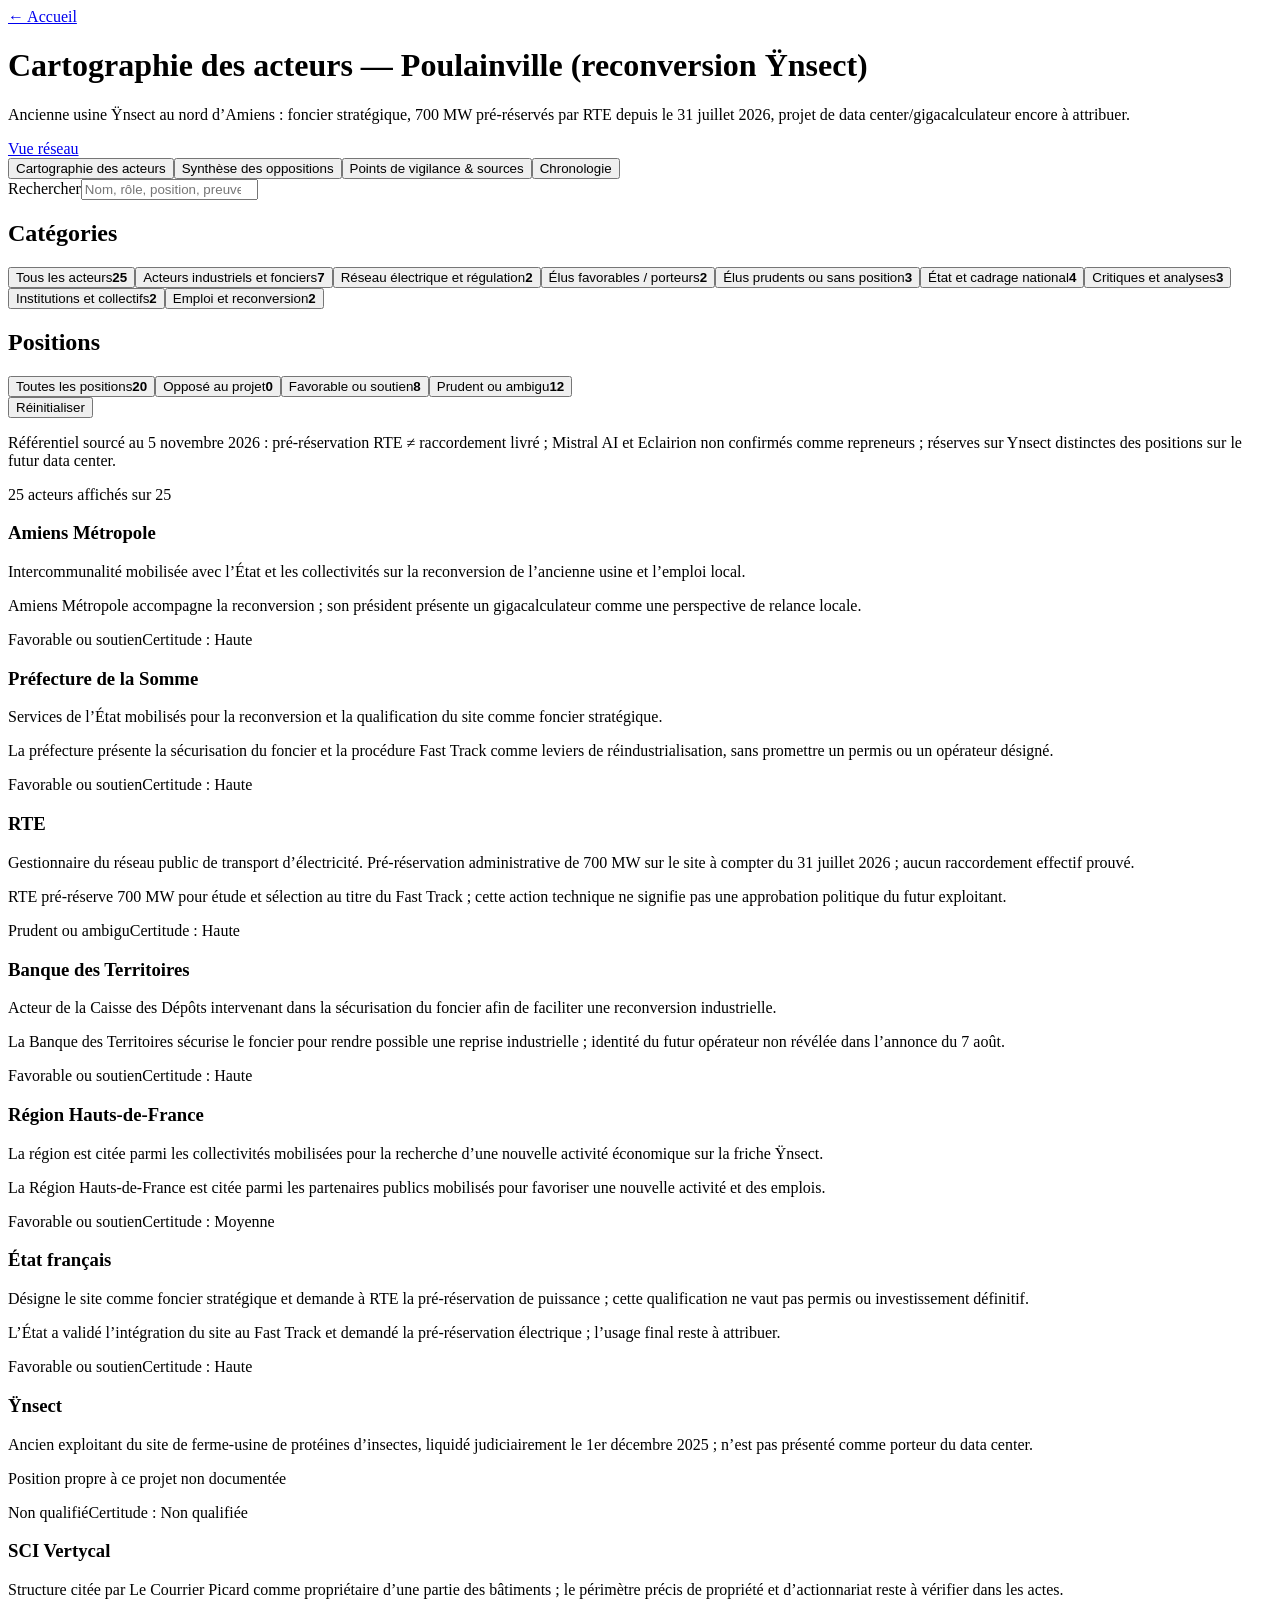
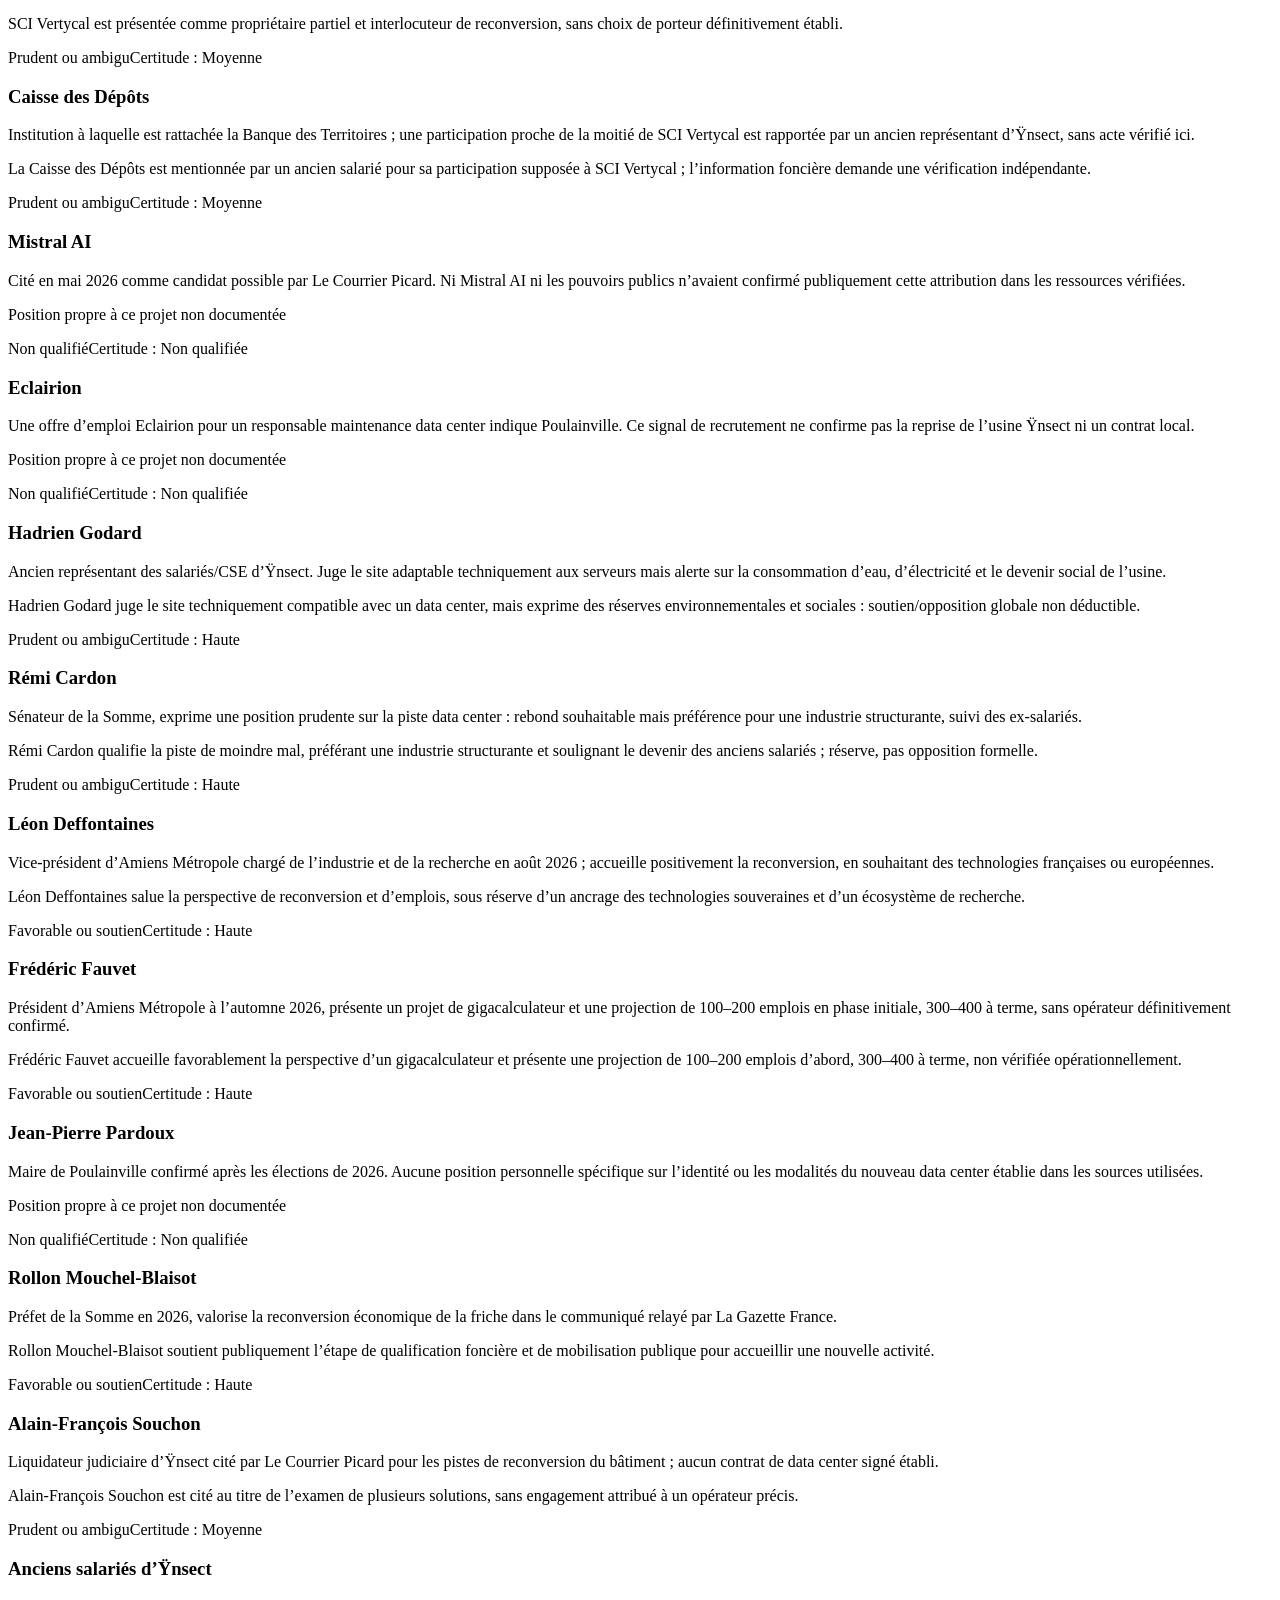
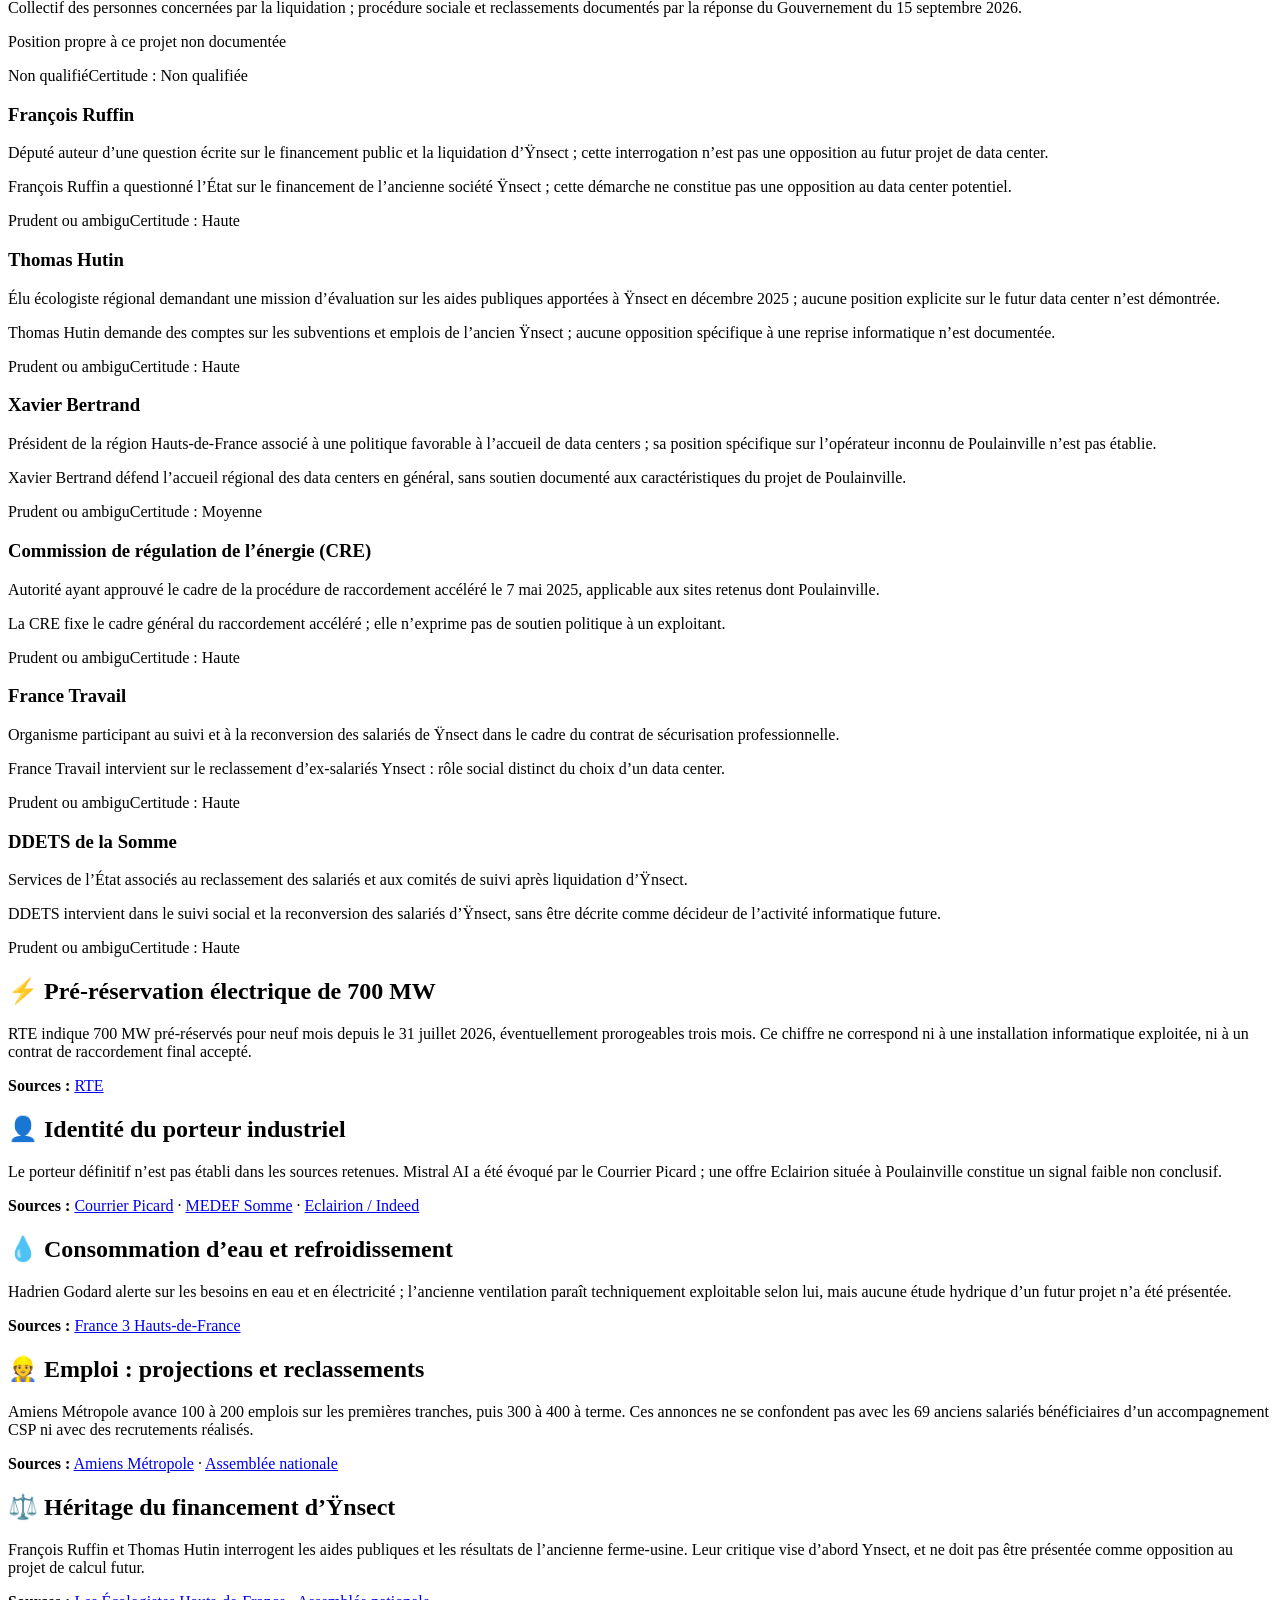
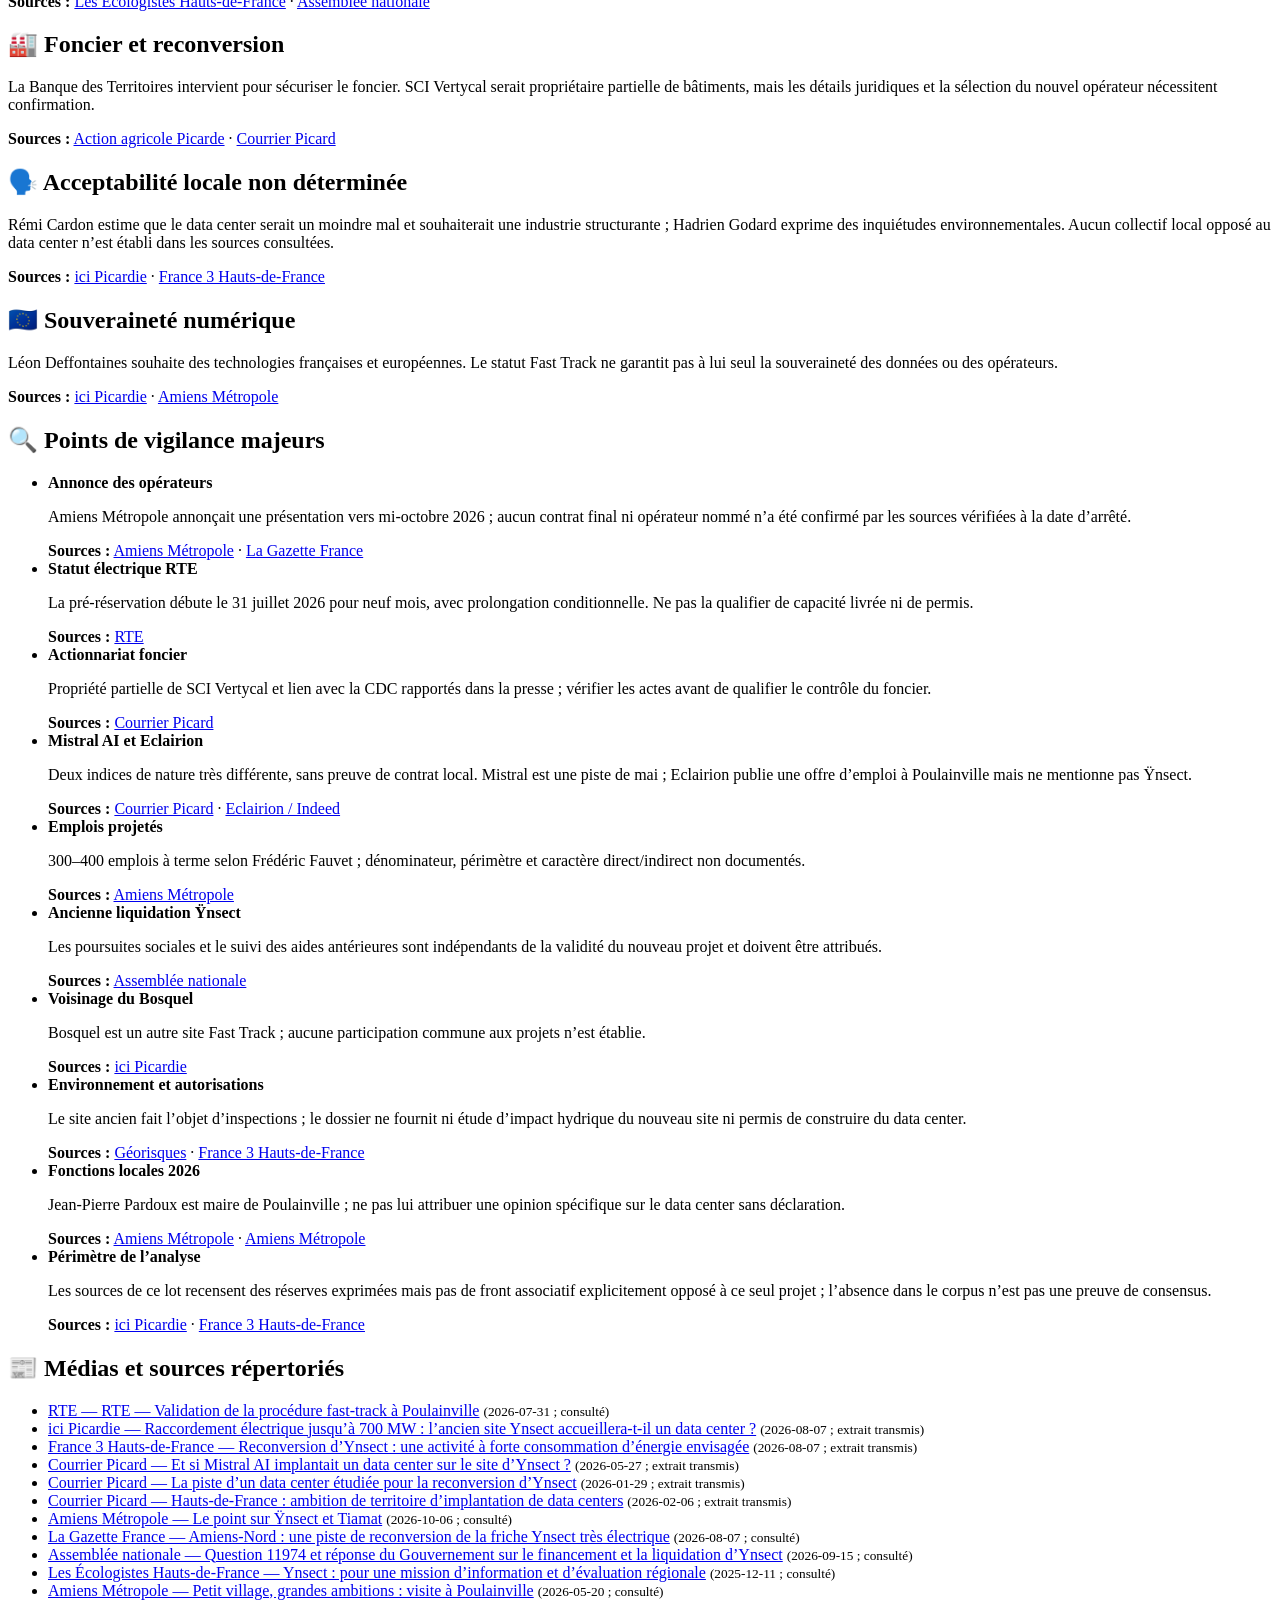
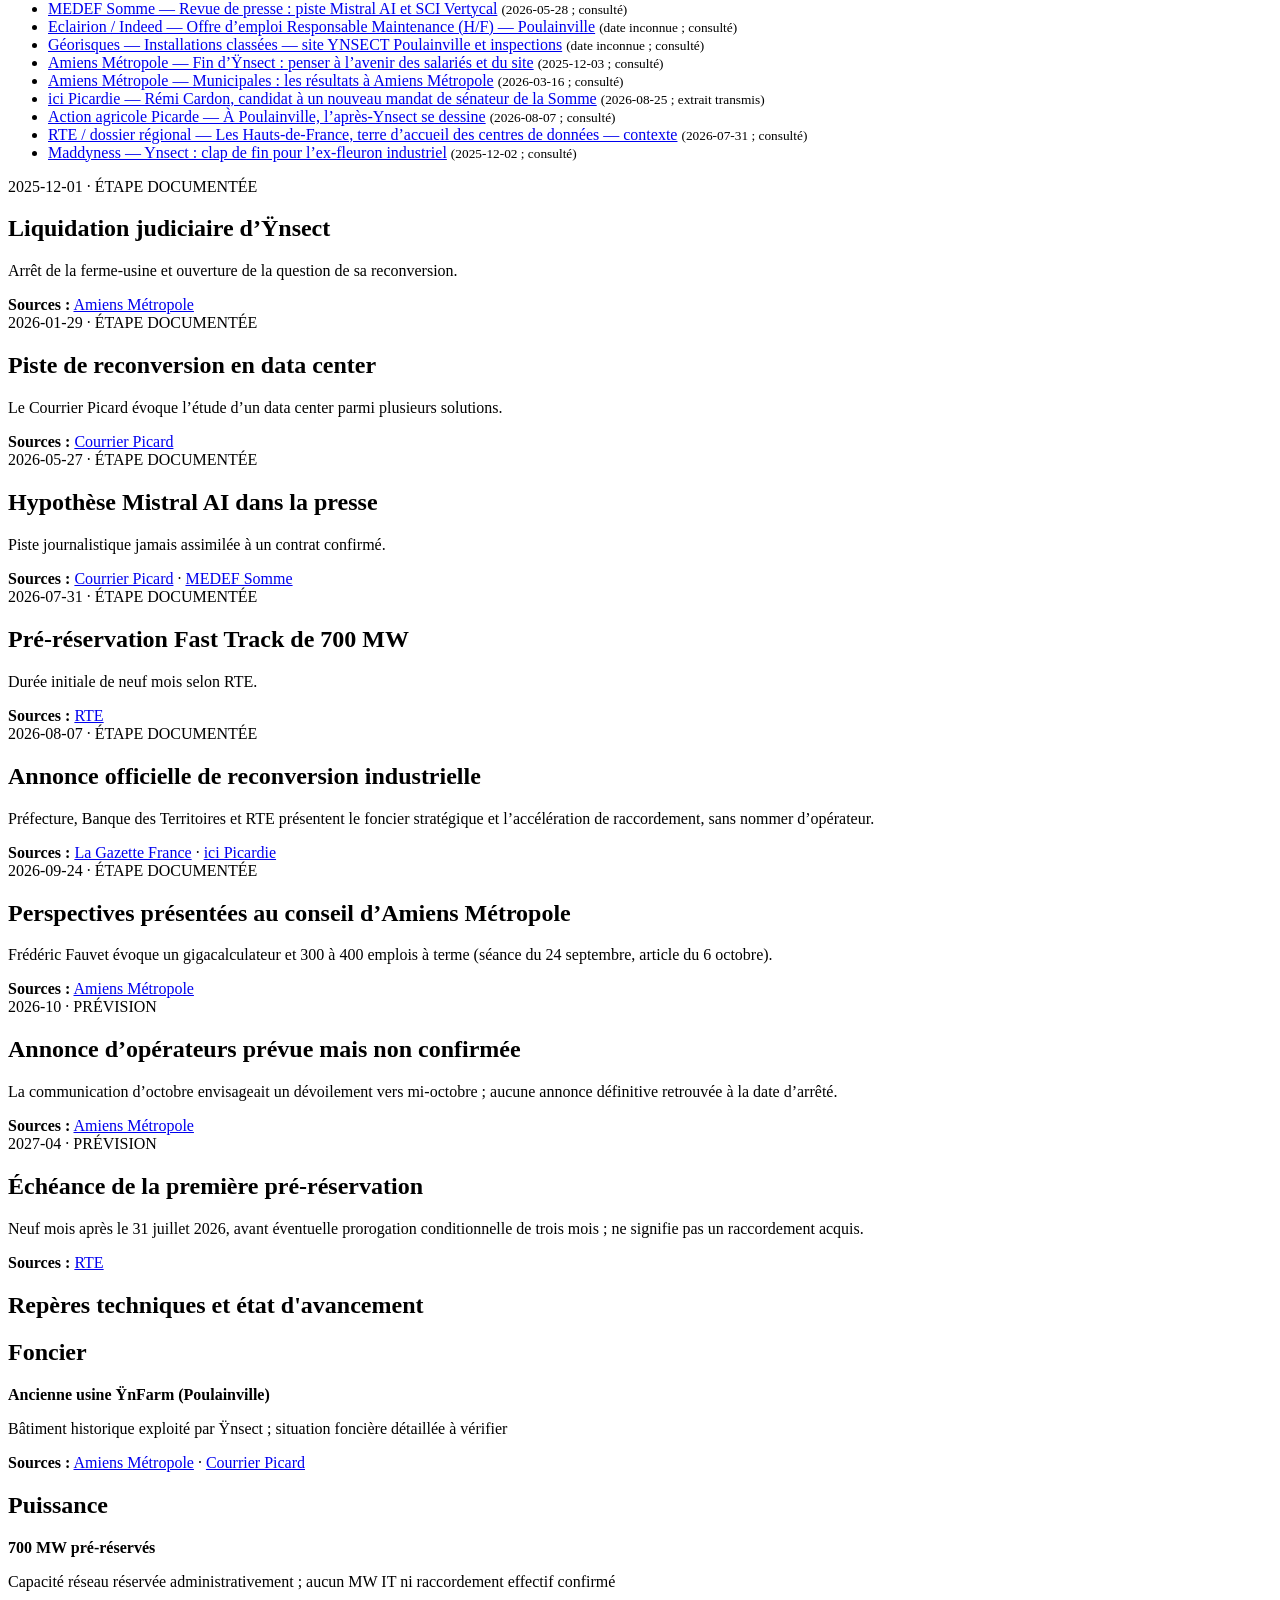
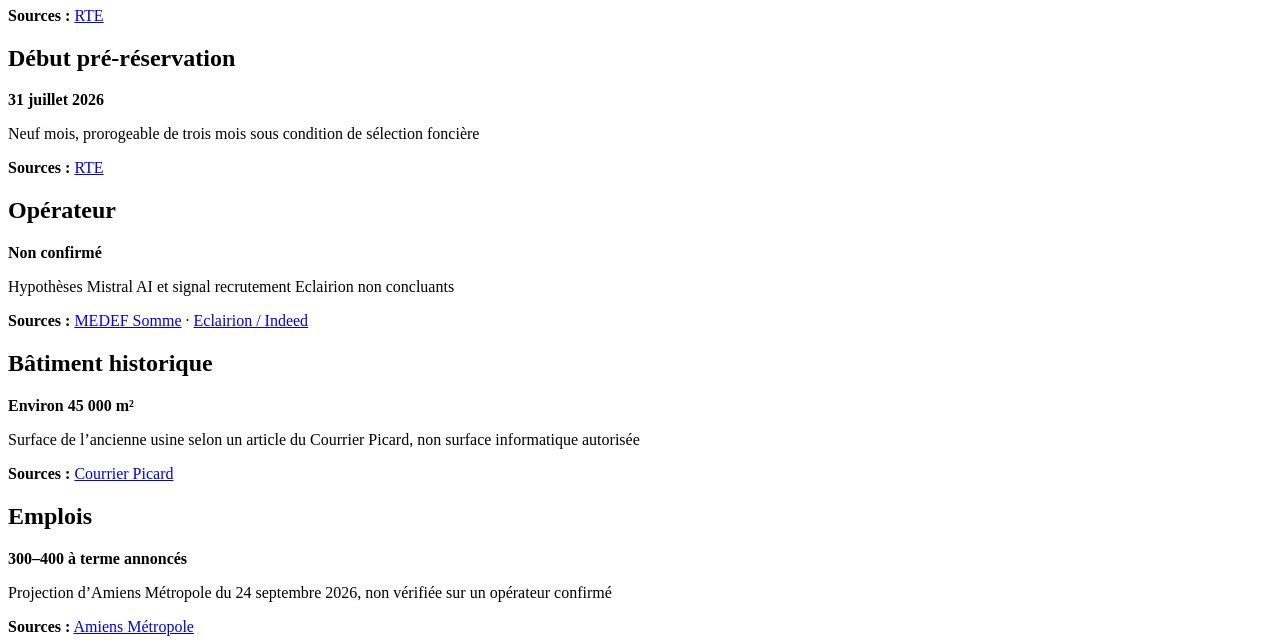
==== apps/cards/index.html @ 79aca6af "Add files via upload" ====
<!doctype html><html lang="fr"><head><meta charset="utf-8"><meta name="viewport" content="width=device-width,initial-scale=1"><title>Vue en cartes — Poulainville</title><link rel="stylesheet" href="../../assets/css/cards.css"></head><body>
<header><a href="../../">← Accueil</a><div><h1 id="title"></h1><p id="subtitle"></p></div><a class="switch" href="../network/">Vue réseau</a></header>
<nav class="tabs" aria-label="Navigation de la cartographie"><button class="tab active" data-tab="carto" aria-selected="true">Cartographie des acteurs</button><button class="tab" data-tab="griefs" aria-selected="false">Synthèse des oppositions</button><button class="tab" data-tab="watch" aria-selected="false">Points de vigilance &amp; sources</button><button class="tab" data-tab="timeline" aria-selected="false">Chronologie</button></nav>
<section class="tab-pane active" id="tab-carto"><main class="layout"><aside><label>Rechercher<input id="search" type="search" placeholder="Nom, rôle, position, preuve"></label><section><h2>Catégories</h2><div id="categories"></div></section><section><h2>Positions</h2><div id="stances"></div></section><button id="reset">Réinitialiser</button><p class="data-notice" id="notice"></p></aside><section><p id="count"></p><div id="grid" class="grid"></div></section></main></section>
<section class="tab-pane" id="tab-griefs"><main class="summary-wrap"><div id="griefGrid" class="griefGrid"></div></main></section>
<section class="tab-pane" id="tab-watch"><main class="summary-wrap"><article class="listCard"><h2>🔍 Points de vigilance majeurs</h2><ul id="vigilance"></ul></article><article class="listCard"><h2>📰 Médias et sources répertoriés</h2><ul id="sources"></ul></article></main></section>
<section class="tab-pane" id="tab-timeline"><main class="summary-wrap"><div class="griefGrid" id="timelineGrid"></div><article class="listCard"><h2>Repères techniques et état d'avancement</h2><div id="factGrid" class="griefGrid"></div></article></main></section>
<dialog id="dialog"><button class="close" aria-label="Fermer">×</button><div id="detail"></div></dialog><script type="module" src="../../assets/js/cards.js"></script></body></html>
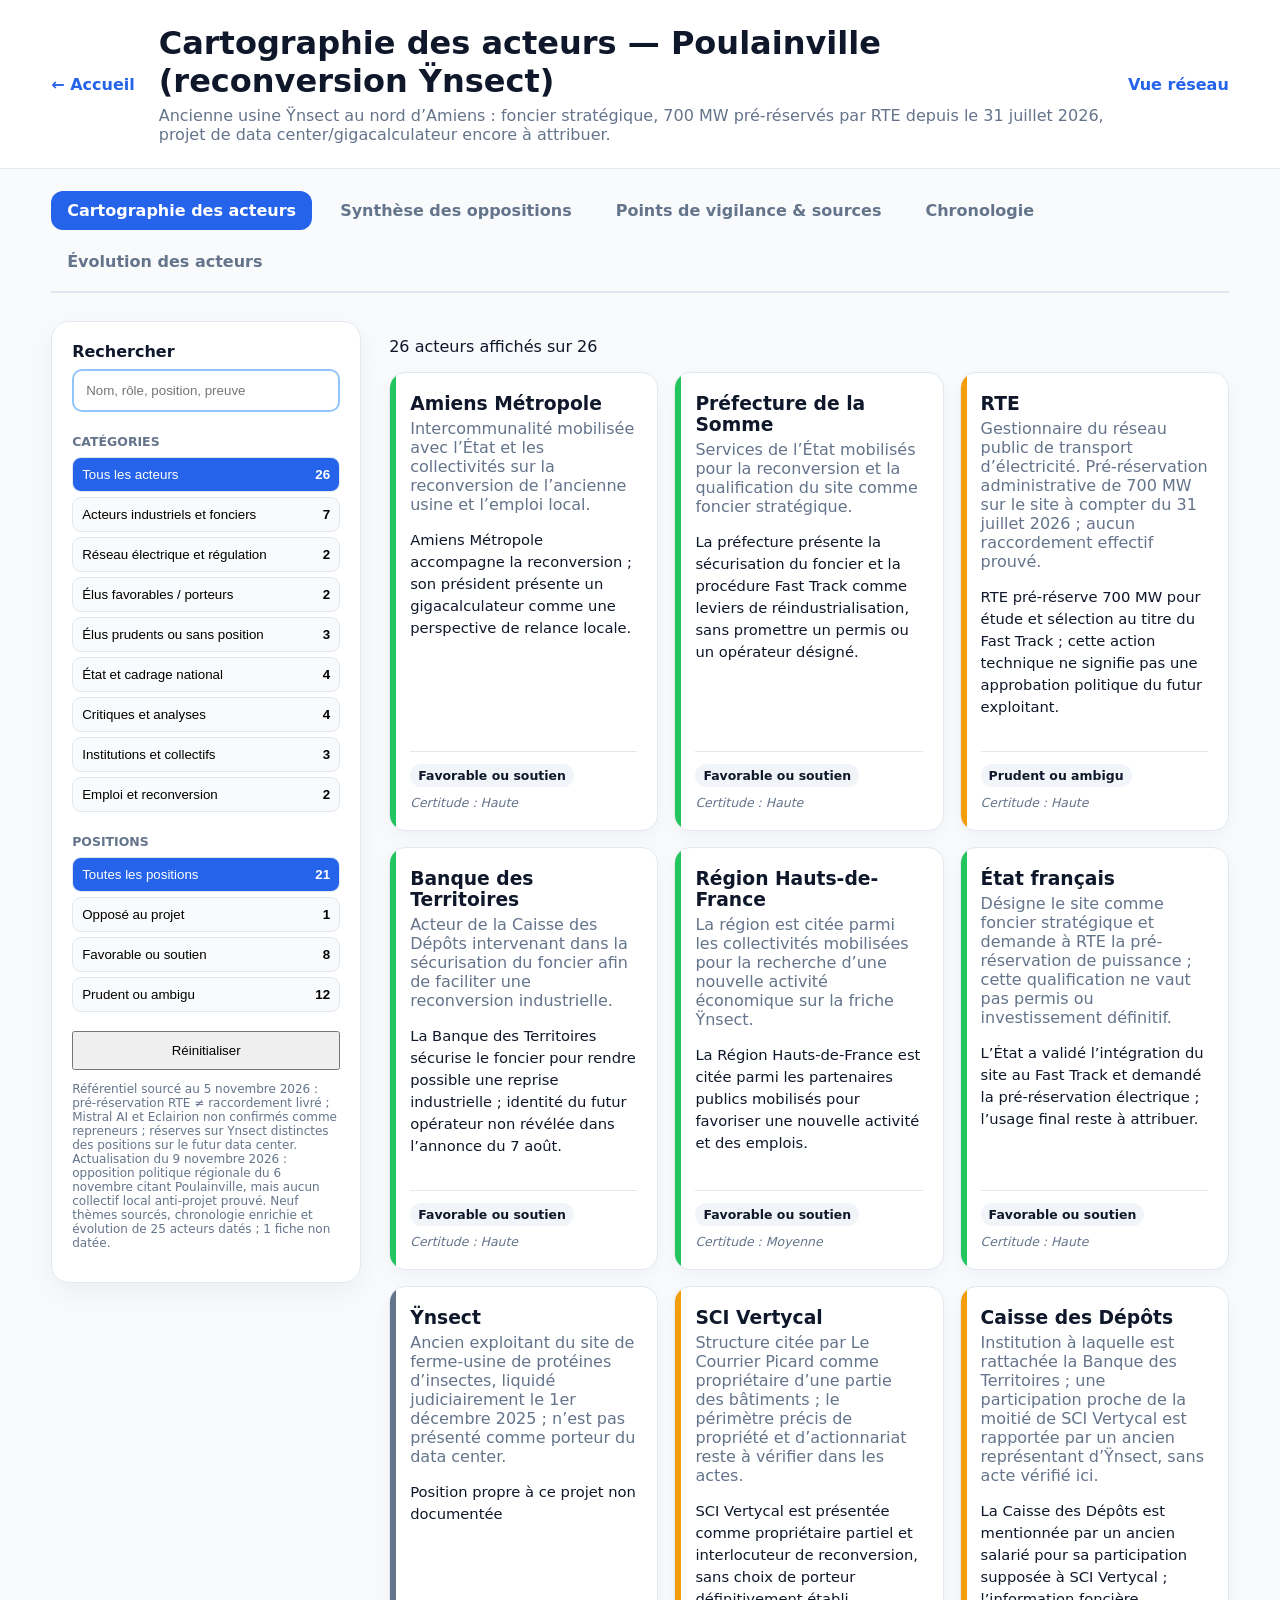
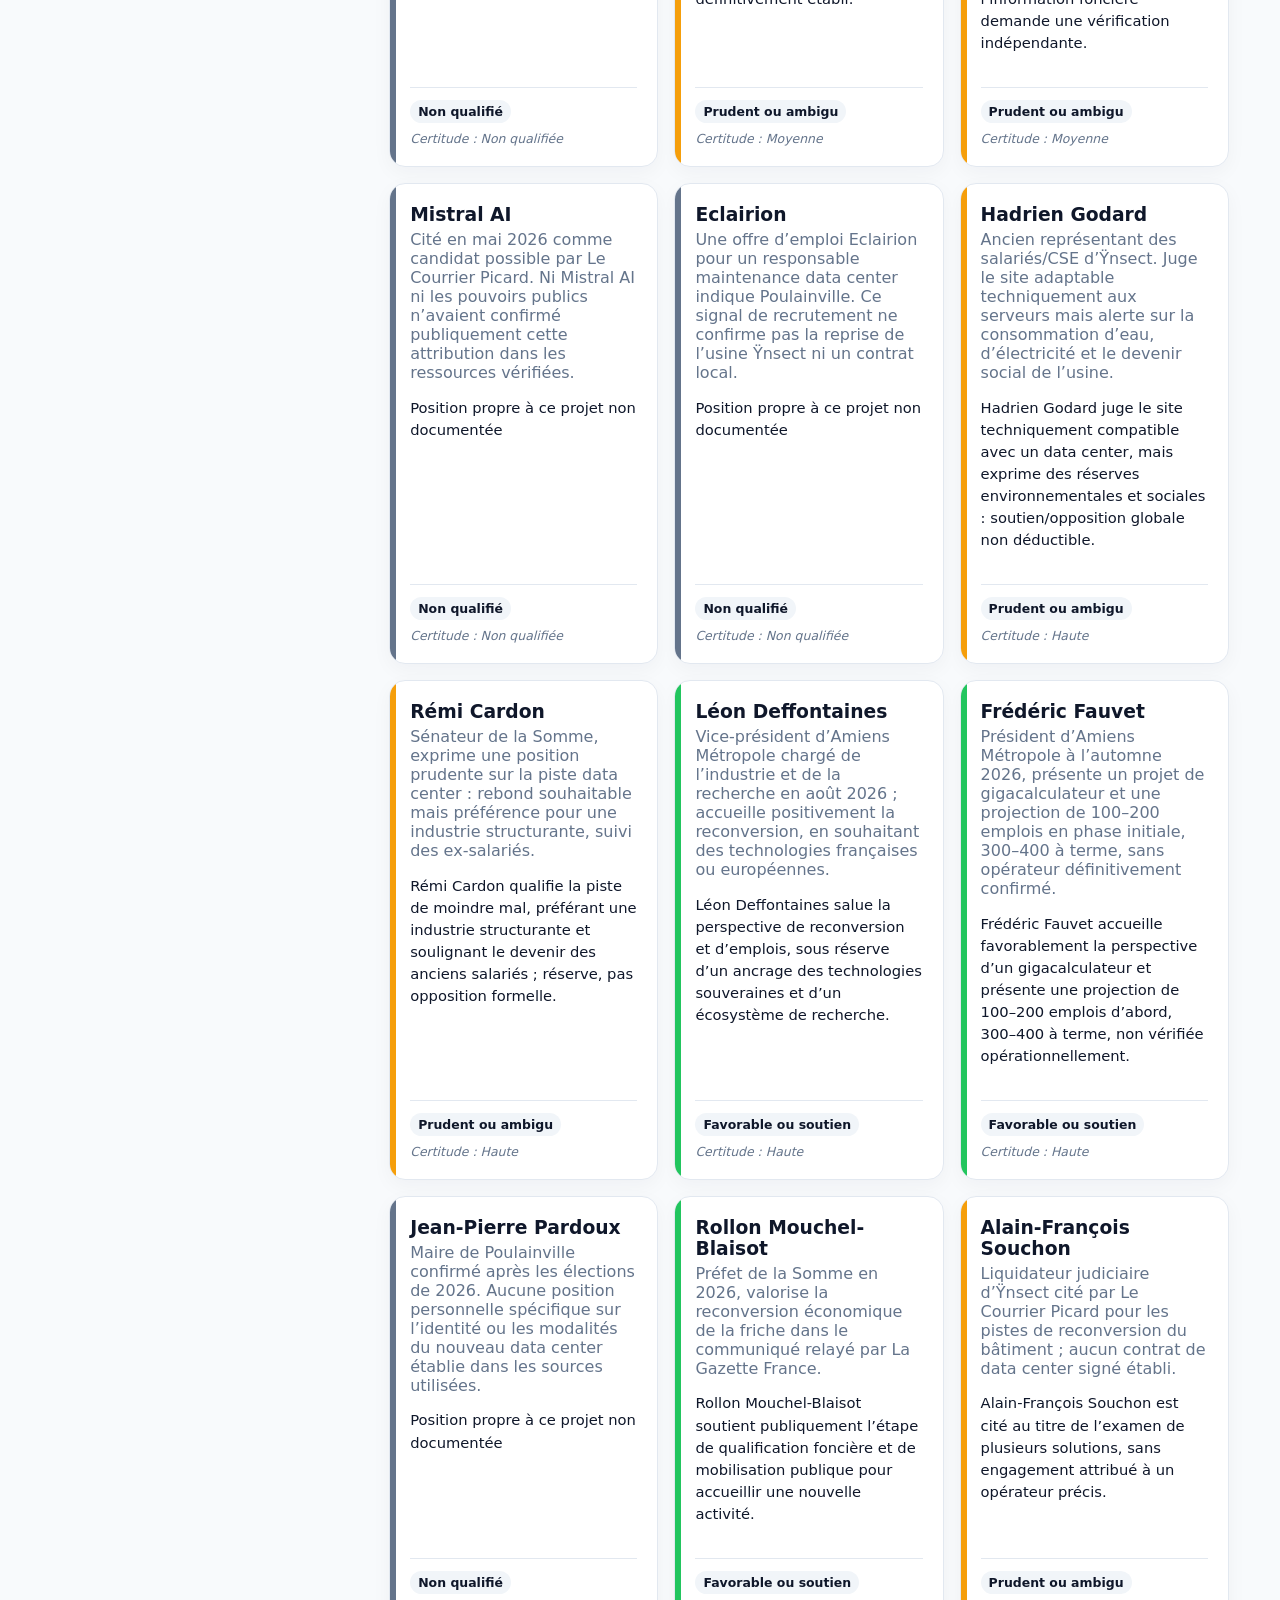
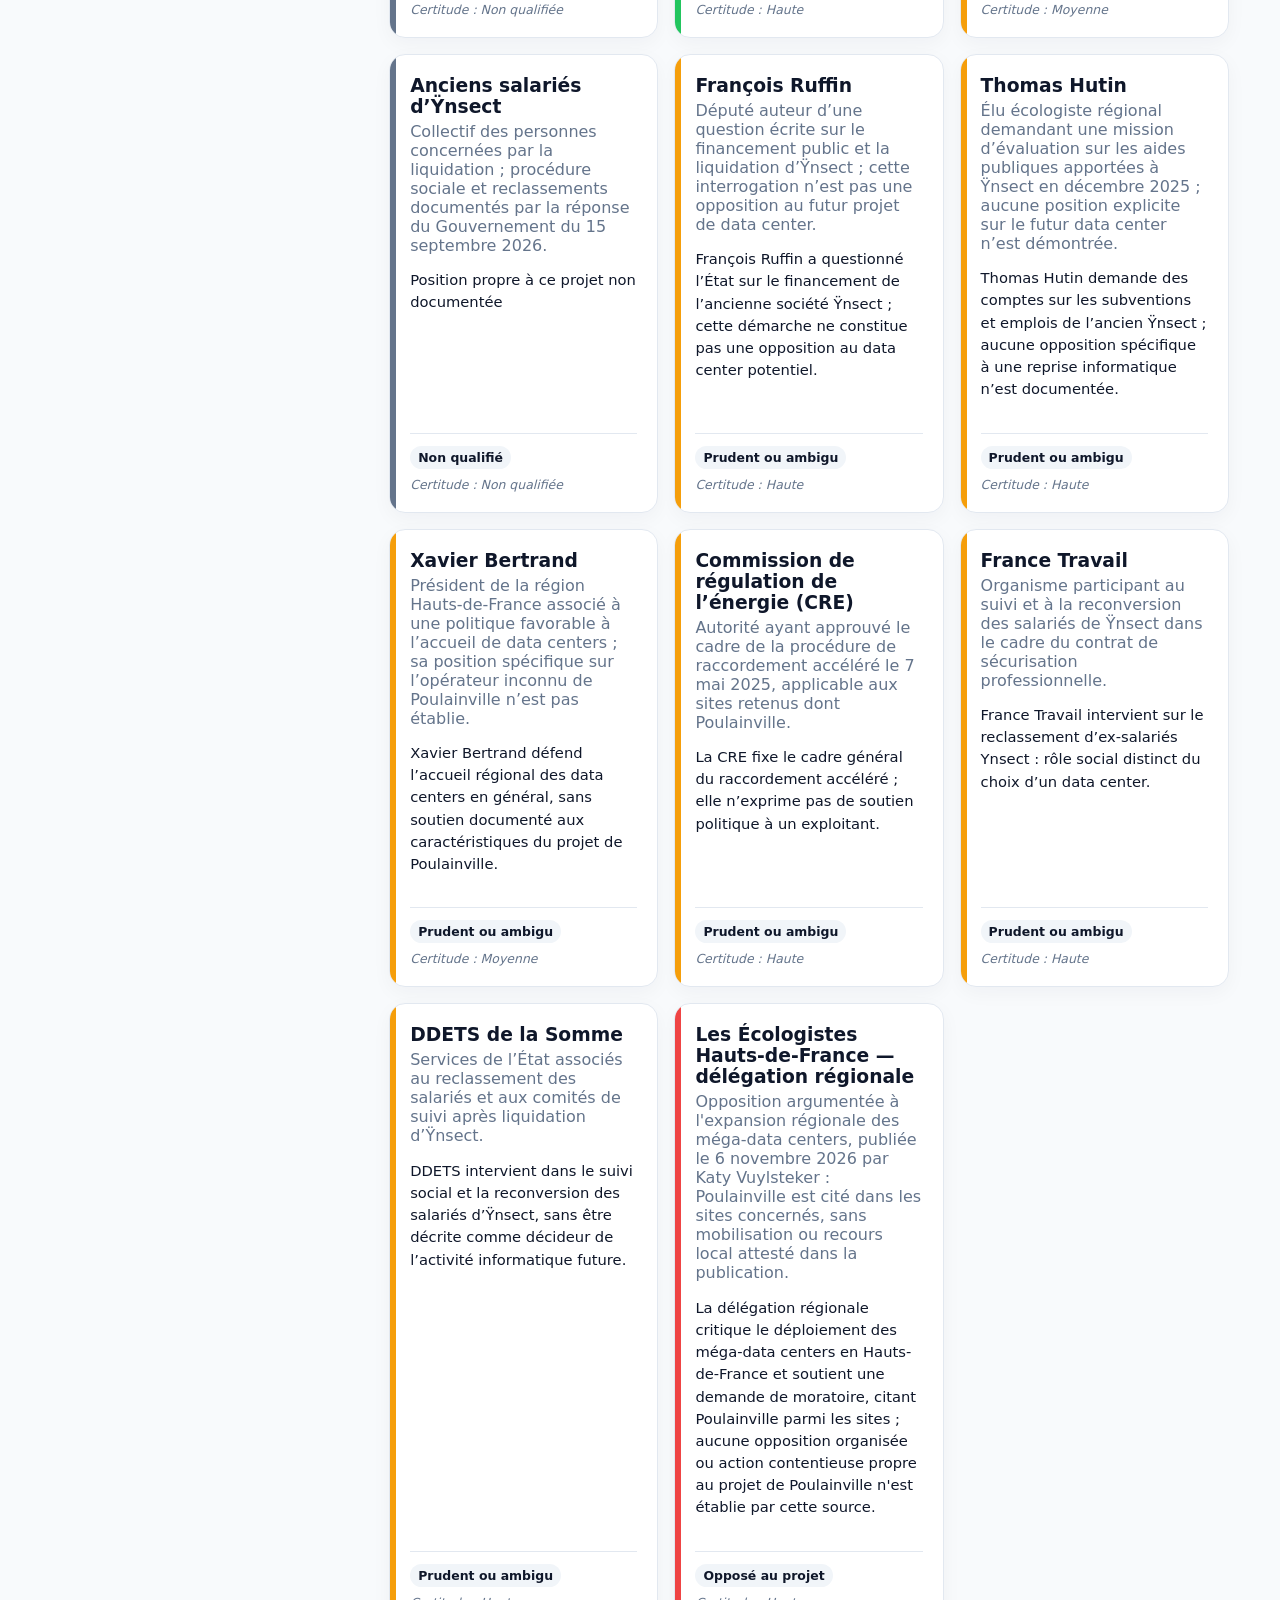
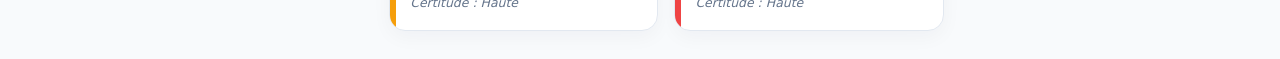
==== commit 67150e39: "Poulainville: five-tab interface, sourced opposition detail and 3-mode actor evolution" ====
--- a/apps/cards/index.html
+++ b/apps/cards/index.html
@@ -1,8 +1,9 @@
-<!doctype html><html lang="fr"><head><meta charset="utf-8"><meta name="viewport" content="width=device-width,initial-scale=1"><title>Vue en cartes — Poulainville</title><link rel="stylesheet" href="../../assets/css/cards.css"></head><body>
+<!doctype html><html lang="fr"><head><meta charset="utf-8"><meta name="viewport" content="width=device-width,initial-scale=1"><title>Vue en cartes — Poulainville</title><link rel="stylesheet" href="../../assets/css/cards.css?v=20261109"><link rel="stylesheet" href="../../assets/css/evolution.css?v=20261109"></head><body>
 <header><a href="../../">← Accueil</a><div><h1 id="title"></h1><p id="subtitle"></p></div><a class="switch" href="../network/">Vue réseau</a></header>
-<nav class="tabs" aria-label="Navigation de la cartographie"><button class="tab active" data-tab="carto" aria-selected="true">Cartographie des acteurs</button><button class="tab" data-tab="griefs" aria-selected="false">Synthèse des oppositions</button><button class="tab" data-tab="watch" aria-selected="false">Points de vigilance &amp; sources</button><button class="tab" data-tab="timeline" aria-selected="false">Chronologie</button></nav>
+<nav class="tabs" aria-label="Navigation de la cartographie"><button class="tab active" data-tab="carto" aria-selected="true">Cartographie des acteurs</button><button class="tab" data-tab="griefs" aria-selected="false">Synthèse des oppositions</button><button class="tab" data-tab="watch" aria-selected="false">Points de vigilance &amp; sources</button><button class="tab" data-tab="timeline" aria-selected="false">Chronologie</button><button class="tab" data-tab="evolution" aria-selected="false">Évolution des acteurs</button></nav>
 <section class="tab-pane active" id="tab-carto"><main class="layout"><aside><label>Rechercher<input id="search" type="search" placeholder="Nom, rôle, position, preuve"></label><section><h2>Catégories</h2><div id="categories"></div></section><section><h2>Positions</h2><div id="stances"></div></section><button id="reset">Réinitialiser</button><p class="data-notice" id="notice"></p></aside><section><p id="count"></p><div id="grid" class="grid"></div></section></main></section>
-<section class="tab-pane" id="tab-griefs"><main class="summary-wrap"><div id="griefGrid" class="griefGrid"></div></main></section>
+<section class="tab-pane" id="tab-griefs"><main class="summary-wrap"><article id="opposition-intro" class="listCard"></article><div id="griefGrid" class="griefGrid"></div></main></section>
 <section class="tab-pane" id="tab-watch"><main class="summary-wrap"><article class="listCard"><h2>🔍 Points de vigilance majeurs</h2><ul id="vigilance"></ul></article><article class="listCard"><h2>📰 Médias et sources répertoriés</h2><ul id="sources"></ul></article></main></section>
-<section class="tab-pane" id="tab-timeline"><main class="summary-wrap"><div class="griefGrid" id="timelineGrid"></div><article class="listCard"><h2>Repères techniques et état d'avancement</h2><div id="factGrid" class="griefGrid"></div></article></main></section>
-<dialog id="dialog"><button class="close" aria-label="Fermer">×</button><div id="detail"></div></dialog><script type="module" src="../../assets/js/cards.js"></script></body></html>
+<section class="tab-pane" id="tab-timeline"><main class="summary-wrap"><div class="chrono-header"><h2>Chronologie — reconversion d’Ÿnsect à Poulainville</h2><p>Faits, prises de position et échéances à confirmer, avec leurs sources.</p></div><div class="griefGrid" id="timelineGrid"></div><article class="listCard"><h2>Repères techniques et état d'avancement</h2><div id="factGrid" class="griefGrid"></div></article></main></section>
+<section class="tab-pane" id="tab-evolution"><main class="summary-wrap"><div id="evolution-root"></div></main></section>
+<dialog id="dialog"><button class="close" aria-label="Fermer">×</button><div id="detail"></div></dialog><script type="module" src="../../assets/js/cards.js?v=20261109"></script></body></html>
--- a/assets/css/cards.css
+++ b/assets/css/cards.css
@@ -0,0 +1,19 @@
+:root{--blue:#2563eb;--border:#e2e8f0}*{box-sizing:border-box}body{margin:0;font-family:Inter,system-ui,sans-serif;background:#f8fafc;color:#0f172a}header{display:flex;align-items:center;gap:24px;padding:24px 4vw;background:white;border-bottom:1px solid var(--border)}header div{flex:1}header h1{margin:0 0 6px}header p{margin:0;color:#64748b}.switch,header>a{color:var(--blue);font-weight:700;text-decoration:none}.layout{display:grid;grid-template-columns:310px 1fr;gap:28px;padding:28px 4vw}aside{position:sticky;top:18px;align-self:start;background:white;border:1px solid var(--border);border-radius:18px;padding:20px;box-shadow:0 10px 30px #0f172a0d}label{font-weight:800}input{width:100%;margin-top:8px;padding:12px;border:2px solid #93c5fd;border-radius:10px}aside h2{font-size:.78rem;text-transform:uppercase;color:#64748b;margin:22px 0 8px}.filter{width:100%;display:flex;justify-content:space-between;margin:5px 0;padding:9px;border:1px solid var(--border);background:#f8fafc;border-radius:9px;cursor:pointer}.filter.active{background:var(--blue);color:white}#reset{width:100%;padding:10px;margin-top:14px}.data-notice{font-size:.75rem;color:#64748b}.grid{display:grid;grid-template-columns:repeat(auto-fill,minmax(245px,1fr));gap:16px}.card{position:relative;display:flex;flex-direction:column;background:white;border:1px solid var(--border);border-radius:16px;padding:20px;min-height:260px;box-shadow:0 6px 20px #0f172a0a;cursor:pointer;overflow:hidden;transition:transform .2s,box-shadow .2s}.card:before{content:"";position:absolute;inset:0 auto 0 0;width:6px;background:var(--stance)}.card:hover{transform:translateY(-3px);box-shadow:0 12px 30px #0f172a14}.card h3{margin:0 0 5px}.role,.muted{color:#64748b}.position{font-size:.92rem;line-height:1.5;flex:1}.footer{display:flex;flex-direction:column;align-items:flex-start;gap:8px;margin-top:18px;padding-top:12px;border-top:1px solid var(--border);font-size:.78rem}.badge{display:inline-flex;padding:4px 8px;border-radius:999px;background:#f1f5f9;font-weight:800}.footer span:last-child{display:block;color:#64748b;font-style:italic}dialog{width:min(760px,calc(100% - 28px));border:0;border-radius:20px;padding:28px;box-shadow:0 30px 80px #0f172a55}dialog::backdrop{background:#0f172a99}.close{float:right;border:0;background:#e2e8f0;border-radius:50%;width:34px;height:34px}.proof{padding:12px;margin:10px 0;background:#f8fafc;border-left:4px solid var(--blue);border-radius:8px}.relation{padding:12px;border:1px solid var(--border);border-radius:10px;margin:8px 0}.relation button{border:0;background:none;color:var(--blue);font-weight:800;cursor:pointer}@media(max-width:850px){.layout{grid-template-columns:1fr}aside{position:static}header{align-items:flex-start;flex-wrap:wrap}}
+/* Extension strictement limitée aux deux onglets de synthèse. */
+.tabs{display:flex;gap:12px;flex-wrap:wrap;margin:22px 4vw 0;padding-bottom:10px;border-bottom:2px solid var(--border)}
+.tab{font:inherit;font-weight:650;border:0;border-radius:12px;background:transparent;color:#64748b;padding:10px 16px;cursor:pointer}
+.tab:hover{background:#e2e8f0;color:#0f172a}.tab.active{background:#2563eb;color:white}.tab-pane{display:none}.tab-pane.active{display:block}
+.summary-wrap{padding:28px 4vw;max-width:1560px;margin:auto}.griefGrid{display:grid;grid-template-columns:repeat(auto-fill,minmax(365px,1fr));gap:20px}
+.griefCard,.listCard{border:1px solid var(--border);border-radius:16px;padding:24px;background:white;box-shadow:0 6px 20px #0f172a0a;line-height:1.55}.griefCard h2,.listCard h2{font-size:1.15rem;margin:0 0 12px}.griefCard p{margin:0}.listCard{margin-bottom:20px}.listCard li{margin-bottom:12px}
+@media(max-width:700px){.griefGrid{grid-template-columns:1fr}.tabs{gap:6px}.tab{flex:1 1 100%;text-align:left}}
+/* Adaptations légères aux preuves documentaires et à la chronologie, sans changement de charte. */
+.proof a,.griefCard a,.listCard a{color:var(--blue);text-decoration:underline;text-underline-offset:2px}.proof p{line-height:1.55;margin:8px 0}.proof-kind{font-size:.72rem;font-weight:800;color:#64748b}.proof-foot{display:flex;justify-content:space-between;gap:8px;flex-wrap:wrap;font-size:.8rem}.proof small{display:block;font-size:.75rem;color:#64748b;margin-top:6px}.source-citations{font-size:.77rem;margin-top:13px;padding-top:8px;border-top:1px solid var(--border)}#factGrid{margin-top:13px}#tab-timeline .listCard{margin-top:22px}.chrono-date{font-size:.78rem;font-weight:800;color:#2563eb;letter-spacing:.04em}.chrono-forecast .chrono-date{color:#b45309}
+
+/* Poulainville — synthèse sourcée, chronologie et preuve dépliable */
+#opposition-intro{margin-bottom:20px}
+.synth-qualification{font-size:.88rem;color:#475569;line-height:1.45;margin-top:12px!important}
+.synth-proofs{margin-top:12px;border:1px solid #cbd5e1;border-radius:10px;padding:10px 12px}
+.synth-proofs summary{cursor:pointer;font-weight:700;font-size:.85rem;color:#334155}
+.synth-proof{padding:10px 0;border-top:1px solid #e2e8f0;margin-top:8px;font-size:.86rem;color:#475569}
+.synth-proof p{margin:0 0 8px}.synth-proof a{color:#2563eb;text-decoration:underline}
+.chrono-header{margin-bottom:18px}.chrono-header h2{font-size:1.5rem;margin:0 0 5px}.chrono-header p{color:#64748b;margin:0}
--- a/assets/css/evolution.css
+++ b/assets/css/evolution.css
@@ -0,0 +1,62 @@
+/* Styles isolés de l'onglet Évolution */
+.evolution-app { display: grid; gap: 22px; }
+.evolution-top { display: flex; align-items: center; justify-content: space-between; gap: 20px; flex-wrap: wrap; }
+.evolution-top h2 { margin: 0 0 4px; font-size: 1.55rem; }
+.evolution-top p { margin: 0; color: var(--muted, #64748b); }
+.evolution-modes { display: flex; gap: 5px; padding: 5px; border-radius: 12px; background: #e2e8f0; }
+.evolution-modes button { border: 0; padding: 10px 16px; border-radius: 9px; cursor: pointer; background: transparent; color: #475569; font-weight: 700; }
+.evolution-modes button.is-active { background: #fff; color: #1d4ed8; box-shadow: 0 2px 5px #0f172a16; }
+.evolution-metrics { display: grid; grid-template-columns: repeat(3, minmax(0, 1fr)); gap: 12px; }
+.evolution-metric, .evolution-panel { background: #fff; border: 1px solid var(--border, #e2e8f0); border-radius: 12px; box-shadow: var(--shadow, 0 3px 8px #0f172a0a); }
+.evolution-metric { padding: 18px; display: grid; gap: 5px; }
+.evolution-metric span { font-size: .85rem; color: var(--muted, #64748b); }
+.evolution-metric strong { font-size: 2rem; font-variant-numeric: tabular-nums; }
+.evolution-panel { padding: 24px; min-width: 0; }
+.evolution-section-title { display: flex; justify-content: space-between; align-items: center; gap: 18px; flex-wrap: wrap; margin-bottom: 18px; }
+.evolution-section-title h3 { margin: 0; font-size: 1.1rem; }
+.evolution-section-title label { display: flex; align-items: center; gap: 8px; color: #475569; font-size: .85rem; font-weight: 600; }
+.evolution-section-title select, .evolution-section-title input { padding: 9px 12px; border: 1px solid #cbd5e1; border-radius: 9px; background: #fff; color: #0f172a; font: inherit; min-width: 160px; }
+.evolution-chart { width: 100%; overflow-x: auto; }
+.evolution-chart svg { display: block; height: auto; max-height: 400px; }
+.evolution-legend { display: flex; flex-wrap: wrap; gap: 9px; margin-top: 16px; }
+.evolution-legend-button { display: inline-flex; align-items: center; gap: 7px; border: 1px solid #cbd5e1; border-radius: 999px; padding: 6px 10px; background: #fff; color: #64748b; font-size: .82rem; cursor: pointer; opacity: .5; }
+.evolution-legend-button.is-on { opacity: 1; color: #0f172a; }
+.evolution-swatch { display: inline-block; flex-shrink: 0; width: 12px; height: 12px; border-radius: 3px; }
+.evolution-hint { font-size: .83rem; color: var(--muted, #64748b); }
+.evolution-roster { display: grid; gap: 9px; }
+.evolution-person { display: flex; align-items: flex-start; gap: 12px; padding: 12px; border-radius: 9px; border: 1px solid #e2e8f0; }
+.evolution-person .evolution-swatch { margin-top: 5px; }
+.evolution-person strong { display: block; font-size: .92rem; }
+.evolution-person small { display: block; color: #64748b; margin-top: 3px; line-height: 1.45; }
+.evolution-warning { color: #92400e; font-size: .85rem; }
+.evolution-empty h2 { margin-top: 0; }
+@media (max-width: 650px) {
+  .evolution-metrics { grid-template-columns: 1fr; }
+  .evolution-panel { padding: 15px; } 
+  .evolution-section-title { align-items: stretch; flex-direction: column; }
+  .evolution-section-title input { width: 100%; }
+}
+
+/* Ajustements Bosquel : isolation des contrôles du graphique et traçabilité. */
+#tab-evolution .evolution-wrap{max-width:1400px}
+#tab-evolution .evolution-method{font-size:.82rem;line-height:1.45;margin-top:8px;max-width:880px;color:#64748b}
+#tab-evolution .evolution-sources a{color:#1d4ed8;text-decoration:underline;text-underline-offset:2px}
+#tab-evolution .evolution-person>div{min-width:0}
+#tab-evolution .evolution-section-title input{width:auto;margin-top:0;border:1px solid #cbd5e1}
+#tab-evolution .evolution-section-title select{margin-top:0;width:auto}
+#tab-evolution .evolution-person small{overflow-wrap:anywhere}
+
+/* Escaudain — classification des positions et filtres de périmètre. */
+#tab-evolution .evolution-scope{display:flex;gap:5px;background:#e2e8f0;padding:5px;border-radius:12px;flex-wrap:wrap}
+#tab-evolution .evolution-scope button{border:0;background:transparent;border-radius:9px;cursor:pointer;padding:10px 13px;font-weight:700;color:#475569}
+#tab-evolution .evolution-scope button.is-active{background:#fff;color:#1d4ed8;box-shadow:0 2px 5px #0f172a16}
+#tab-evolution .evolution-top{align-items:flex-start}
+#tab-evolution .evolution-method{max-width:920px;line-height:1.5;margin-top:9px;font-size:.86rem}
+#tab-evolution .evolution-sources a{color:#1d4ed8;text-decoration:underline;text-underline-offset:2px}
+#tab-evolution .evolution-person small{overflow-wrap:anywhere}
+#tab-evolution .evolution-section-title input,#tab-evolution .evolution-section-title select{width:auto;margin-top:0}
+@media (max-width:900px){#tab-evolution .evolution-scope,#tab-evolution .evolution-modes{width:100%;justify-content:flex-start;flex-wrap:wrap}}
+
+/* Poulainville — adaptation au périmètre local/régional */
+#tab-evolution .evolution-method{max-width:1060px;line-height:1.5;margin-top:8px}
+#tab-evolution .evolution-person small{overflow-wrap:anywhere}
